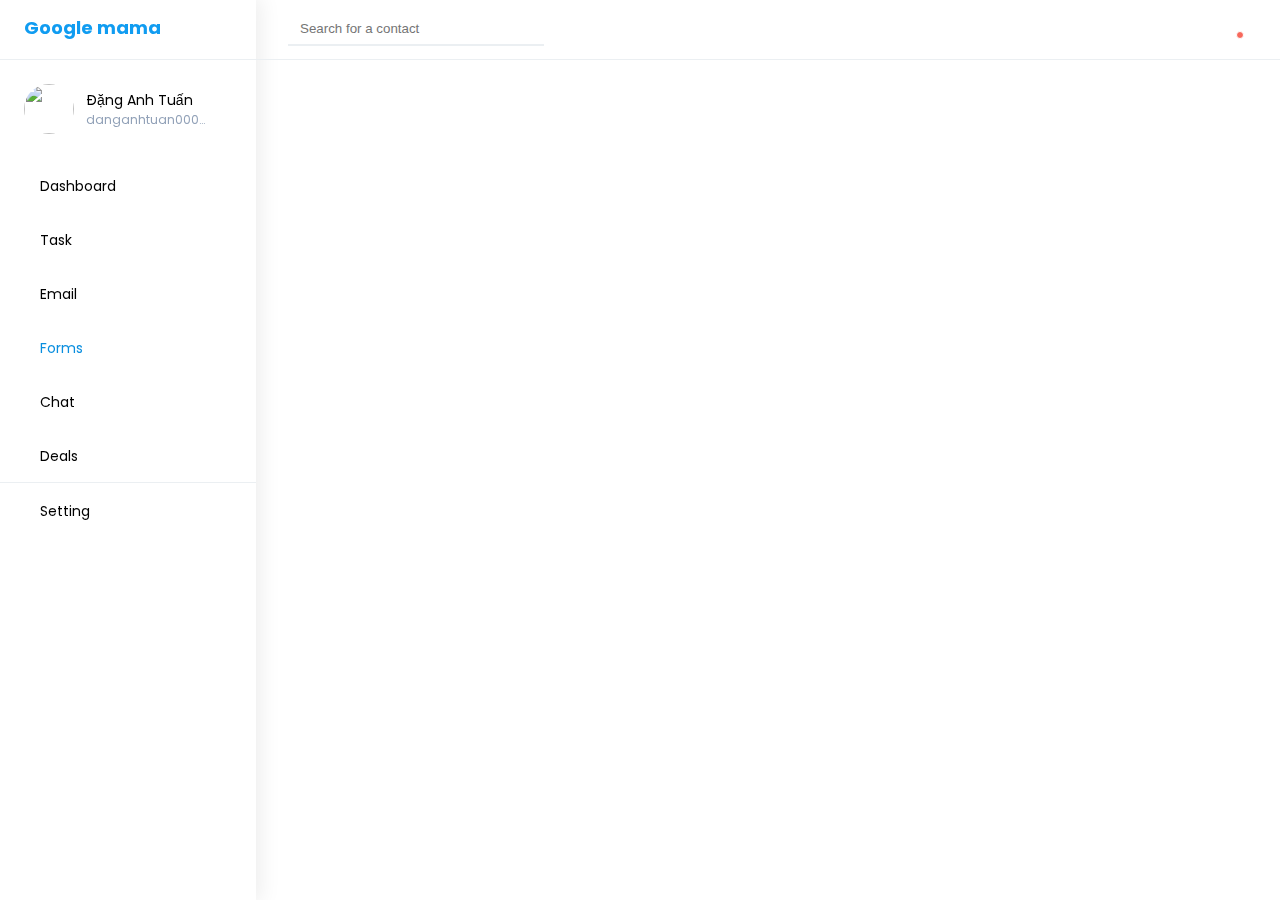
==== index.html @ d10f8254 "layout 1" ====
<!DOCTYPE html>
<html lang="en">
  <head>
    <meta charset="UTF-8" />
    <meta http-equiv="X-UA-Compatible" content="IE=edge" />
    <meta name="viewport" content="width=device-width, initial-scale=1.0" />
    <title>Google bảo mẫu</title>
    <link
      rel="stylesheet"
      href="https://cdnjs.cloudflare.com/ajax/libs/meyer-reset/2.0/reset.min.css"
      integrity="sha512-NmLkDIU1C/C88wi324HBc+S2kLhi08PN5GDeUVVVC/BVt/9Izdsc9SVeVfA1UZbY3sHUlDSyRXhCzHfr6hmPPw=="
      crossorigin="anonymous"
      referrerpolicy="no-referrer"
    />
    <link rel="preconnect" href="https://fonts.googleapis.com" />
    <link rel="preconnect" href="https://fonts.gstatic.com" crossorigin />
    <link
      href="https://fonts.googleapis.com/css2?family=Poppins:ital,wght@0,300;0,400;0,500;0,600;1,700&display=swap"
      rel="stylesheet"
    />
    <link rel="stylesheet" href="https://cdnjs.cloudflare.com/ajax/libs/font-awesome/6.4.0/css/all.min.css" integrity="sha512-iecdLmaskl7CVkqkXNQ/ZH/XLlvWZOJyj7Yy7tcenmpD1ypASozpmT/E0iPtmFIB46ZmdtAc9eNBvH0H/ZpiBw==" crossorigin="anonymous" referrerpolicy="no-referrer" />
    <link rel="stylesheet" href="./styles/base.css">
    <link rel="stylesheet" href="./styles/layout.css">
  </head>
  <body>
    <div class="flex">
      <!-- Side bar  -->
      <div class="side-bar">
        <!-- Logo  -->
        <div class="side-bar__container-logo border-b-1 border-EBEFF2">
          <h3 class="font-bold font-18 leading-24 text-primary cursor-pointer" >
            Google mama
          </h3>
        </div>
        <!-- Info  -->
        <div class="side-bar__info flex items-center">
          <img src="https://vcdn1-giaitri.vnecdn.net/2020/03/29/991816090-56782878-2.jpg?w=1200&h=0&q=100&dpr=1&fit=crop&s=FalyTpb6BDBE3vFkujJ-TQ" class="avatar">

          </img>
          <div class="ml-12 flex flex-col">
            <span class="font-14 font-semibold leading-22 w-120px truncate">Đặng Anh Tuấn</span>
            <p class="font-12 font-semibold leading-18 text-90A0B7 w-120px truncate">danganhtuan0002@gmail.com</p>
          </div>
        </div>
        <!-- Menu  -->
        <ul class="side-bar__menu border-b-1 border-EBEFF2">
          <li >
            <a class="side-bar__menu-item items-center flex cursor-pointer" href="#">
              <div class="side-bar__item-container-icon">
                <i class="fa-solid fa-chart-simple side-bar__item-icon text-C2CFE0"></i>
              </div>
              <div class="side-bar__item-content ml-16 flex items-center h-full font-semibold font-14 leading-20 mt-2">
                Dashboard
              </div>
            </a>
          </li>
          <li>
            <a class="side-bar__menu-item items-center flex cursor-pointer" href="#">
              <div class="side-bar__item-container-icon">
                <i class="fa-solid fa-list-check side-bar__item-icon text-C2CFE0"></i>
              </div>
              <div class="side-bar__item-content ml-16 flex items-center h-full font-semibold font-14 leading-20 mt-2">
                Task
              </div>
            </a>
          </li>
          <li>
            <a class="side-bar__menu-item items-center flex cursor-pointer" href="#">
              <div class="side-bar__item-container-icon">
                <i class="fa-solid fa-envelope side-bar__item-icon text-C2CFE0"></i>
              </div>
              <div class="side-bar__item-content ml-16 flex items-center h-full font-semibold font-14 leading-20 mt-2">
                Email
              </div>
            </a>
          </li>
          <li>
            <a  class="side-bar__menu-item side-bar__menu-item--active items-center flex cursor-pointer" href="#">
              <div class="side-bar__item-container-icon">
                <i class="fa-solid fa-paperclip side-bar__item-icon text-C2CFE0"></i>
              </div>
              <div class="side-bar__item-content ml-16 flex items-center h-full font-semibold font-14 leading-20 mt-2">
                Forms
              </div>
            </a>
          </li>
          <li >
            <a class="side-bar__menu-item items-center flex cursor-pointer" href="#">
              <div class="side-bar__item-container-icon">
                <i class="fa-brands fa-rocketchat side-bar__item-icon text-C2CFE0"></i>
              </div>
              <div class="side-bar__item-content ml-16 flex items-center h-full font-semibold font-14 leading-20 mt-2">
                Chat
              </div>
            </a>
          </li>
          <li >
            <a class="side-bar__menu-item items-center flex cursor-pointer" href="#">
              <div class="side-bar__item-container-icon">
                <i class="fa-solid fa-dollar-sign side-bar__item-icon text-C2CFE0"></i>
              </div>
              <div class="side-bar__item-content ml-16 flex items-center h-full font-semibold font-14 leading-20 mt-2">
                Deals
              </div>
            </a>
          </li>
        </ul>
        <div >
          <a class="side-bar__menu-item items-center flex cursor-pointer" href="#">
            <div class="side-bar__item-container-icon">
              <i class="fa-solid fa-gear side-bar__item-icon text-C2CFE0"></i>
            </div>
            <div class="side-bar__item-content ml-16 flex items-center h-full font-semibold font-14 leading-20 mt-2">
              Setting
            </div>
          </a>
        </div>
      </div>
      <!-- Main content -->
      <div class="flex-grow">
        <!-- Nav bar -->
        <nav class="nav-bar border-b-1 border-EBEFF2 flex flex-between">
          <!-- Search Input  -->
          <div class="flex ml-16 items-center">
            <div class="side-bar__item-container-icon nav-bar__icon-search">
              <i class="fa-solid fa-magnifying-glass side-bar__item-icon text-C2CFE0 nav-bar__icon"></i>
            </div>
            <input type="text" class="nav-bar__input-search input input-border-b ml-16" placeholder="Search for a contact">
          </div>
          <!-- Notify  -->
          <button class="nav-bar-btn-noti mr-16 cursor-pointer">
            <div class="container-icon-noti">
              <i class="fa-regular fa-bell side-bar__item-icon text-C2CFE0 nav-bar-btn-noti-icon"></i>
              <div class="noti-maker">
              </div>
            </div>
          </button>
        </nav>
        <!-- Container main content -->
        <div>

        </div>
      </div>
    </div>
  </body>
</html>
---- styles/base.css ----
/* Variable color  */
:root {
  --primary-color: #109cf1;
  --text-color: #192a3e;
  --sub-text-color: #334d6e;
  --sub-sub-text-color: #90a0b7;
  --sub-sub-sub-text-color: #c2cfe0;
  --hover-color: #34aff9;
  --active-color: #098edf;
  --bg-color: #f5f6f8;
  --border-color: #ebeff2;
  --red-color: #f7685b;
}

/* Config init  */
* {
  padding: 0;
  margin: 0;
  box-sizing: border-box;
}

html {
  font-family: "Poppins", sans-serif;
  font-size: 62.5%;
  line-height: 2rem;
  font-weight: 400;
}

a {
  color: inherit;
  text-decoration: inherit; /* no underline */
}

input,
input:focus,
input:active {
  outline: none;
}

/* Class base style */
/* Width height   */
.w-full {
  width: 100%;
}

.w-50 {
  width: 50%;
}

.w-25 {
  width: 25%;
}

.w-50px {
  width: 50px;
}

.w-100px {
  width: 100px;
}

.w-120px {
  width: 120px;
}

.w-150px {
  width: 150px;
}

.h-full {
  height: 100%;
}

.h-50 {
  height: 50%;
}

.h-25 {
  height: 25%;
}

/* Layout */
.flex {
  display: flex;
}

.flex-start {
  justify-content: start;
}

.flex-center {
  justify-content: center;
}

.flex-end {
  justify-content: end;
}

.flex-between {
  justify-content: space-between;
}

.items-start {
  align-items: start;
}

.items-center {
  align-items: center;
}

.items-end {
  align-items: end;
}

.flex-grow {
  flex-grow: 1;
}

.flex-row {
  flex-direction: row;
}

.flex-col {
  flex-direction: column;
}
/* font  */
.font-bold {
  font-size: 600;
}

.font-semibold {
  font-size: 500;
}

.font-normal {
  font-size: 400;
}

.font-thin {
  font-size: 300;
}

.font-12 {
  font-size: 1.2rem;
}

.font-14 {
  font-size: 1.4rem;
}

.font-16 {
  font-size: 1.6rem;
}

.font-18 {
  font-size: 1.8rem;
}

.leading-18 {
  line-height: 1.8rem;
}

.leading-20 {
  line-height: 2rem;
}

.leading-22 {
  line-height: 2.2rem;
}

.leading-24 {
  line-height: 2.4rem;
}

/* Color */
.text-primary {
  color: var(--primary-color);
}

.text-192A3E {
  color: var(--text-color);
}

.text-334D6E {
  color: var(--sub-text-color);
}

.text-90A0B7 {
  color: var(--sub-sub-text-color);
}

.text-C2CFE0 {
  color: var(--sub-sub-sub-text-color);
}

.text-34AFF9 {
  color: var(--hover-color);
}

.text-098EDF {
  color: var(--active-color);
}
/* Cursor */
.cursor-pointer {
  cursor: pointer;
}

/* Border  */
.border {
  border-width: 1px;
}

.border-b-1 {
  border-bottom-style: solid;
  border-bottom-width: 1px;
}

.border-t-1 {
  border-top-style: solid;
  border-top-width: 1px;
}

.border-r-1 {
  border-right-style: solid;
  border-right-width: 1px;
}

.border-l-1 {
  border-left-style: solid;
  border-left-width: 1px;
}

.border-EBEFF2 {
  border-color: var(--border-color);
}

/* spacing  */
.ml-4 {
  margin-left: 4px;
}

.ml-8 {
  margin-left: 8px;
}

.ml-12 {
  margin-left: 12px;
}

.ml-16 {
  margin-left: 16px;
}

.ml-18 {
  margin-left: 18px;
}

.mr-4 {
  margin-right: 4px;
}

.mr-8 {
  margin-right: 8px;
}

.mr-12 {
  margin-right: 12px;
}

.mr-16 {
  margin-right: 16px;
}

.mr-18 {
  margin-right: 18px;
}

.mt-2 {
  margin-top: 2px;
}

.mt-4 {
  margin-top: 4px;
}

.mt-8 {
  margin-top: 8px;
}

.mt-12 {
  margin-top: 12px;
}

.mt-16 {
  margin-top: 16px;
}

.mt-18 {
  margin-top: 18px;
}

.mb-4 {
  margin-bottom: 4px;
}

.mb-8 {
  margin-bottom: 8px;
}

.mb-12 {
  margin-bottom: 12px;
}

.mb-16 {
  margin-bottom: 16px;
}

.mb-18 {
  margin-bottom: 18px;
}

.mb-20 {
  margin-bottom: 20px;
}

/* Other */
.avatar {
  height: 50px;
  width: 50px;
  border-radius: 9999px;
  object-fit: cover;
}

.avatar--small {
  height: 24px !important;
  width: 24px !important;
}

.truncate {
  white-space: nowrap;
  overflow: hidden;
  text-overflow: ellipsis;
}

.input {
  min-width: 256px;
  position: relative;
  padding: 8px 12px;
  border: none;
  transition: all 0.2s ease-in-out;
}

.input:focus {
  border-color: var(--primary-color);
}

.nav-bar__input-search + .nav-bar__icon-search {
  background: #ff0000; /* Change the color to your desired color */
}

.input-border-b {
  border-bottom-style: solid;
  border-bottom-width: 2px;
  border-color: var(--border-color);
}
---- styles/layout.css ----
.side-bar {
  position: fixed;
  top: 0;
  left: 0;
  width: 256px;
  height: 100vh;
  box-shadow: 2px 0px 20px 3px #eee;
}

.side-bar__container-logo {
  padding: 16px 24px;
  height: 60px;
}

.side-bar__info {
  padding: 24px;
}

.side-bar__menu-item {
  padding: 16px 24px;
}

.side-bar__menu-item:hover .side-bar__item-icon,
.side-bar__menu-item:hover .side-bar__item-content {
  color: var(--hover-color);
}

.side-bar__menu-item--active .side-bar__item-icon,
.side-bar__menu-item--active .side-bar__item-content {
  color: var(--active-color);
}

.side-bar__item-icon {
  font-size: 2rem;
}

.nav-bar {
  width: calc(100vw - 256px);
  height: 60px;
  position: fixed;
  top: 0;
  right: 0;
}

.nav-bar-btn-noti {
  padding: 20px;
  border: none;
  background-color: #fff;
}

.container-icon-noti {
  position: relative;
}

.noti-maker {
  content: '';
  right: 0px;
  top: 1px;
  width: 8px;
  height: 8px;
  background: var(--red-color);
  border-radius: 9999px;
  border: 1px solid #fff;
  position: absolute;
}

.nav-bar-btn-noti:hover .nav-bar-btn-noti-icon {
  color: var(--hover-color);
}
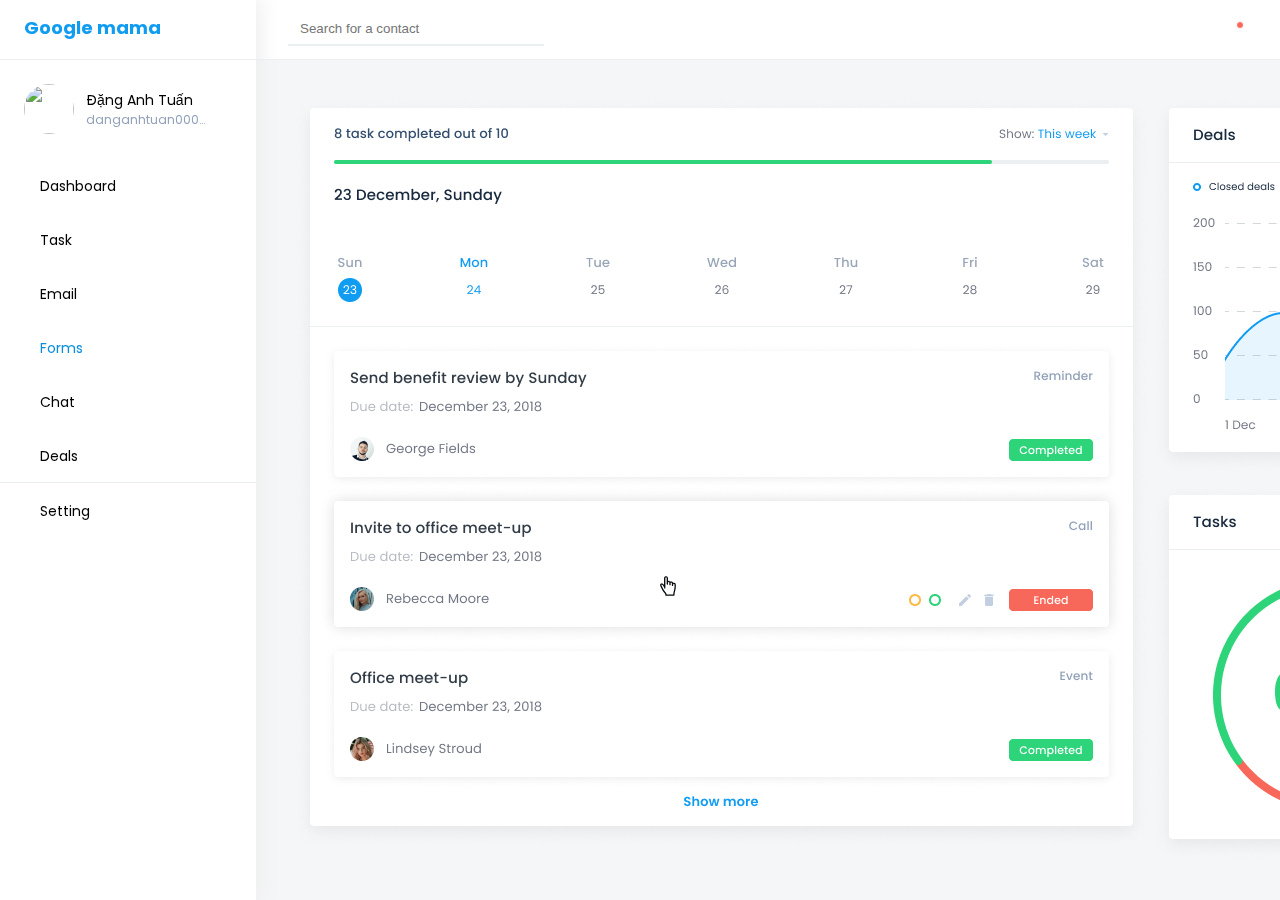
==== commit d6988fc8: "dashboard" ====
--- a/index.html
+++ b/index.html
@@ -35,7 +35,6 @@
         <!-- Info  -->
         <div class="side-bar__info flex items-center">
           <img src="https://vcdn1-giaitri.vnecdn.net/2020/03/29/991816090-56782878-2.jpg?w=1200&h=0&q=100&dpr=1&fit=crop&s=FalyTpb6BDBE3vFkujJ-TQ" class="avatar">
-
           </img>
           <div class="ml-12 flex flex-col">
             <span class="font-14 font-semibold leading-22 w-120px truncate">Đặng Anh Tuấn</span>
@@ -94,7 +93,7 @@
               </div>
             </a>
           </li>
-          <li >
+          <li>
             <a class="side-bar__menu-item items-center flex cursor-pointer" href="#">
               <div class="side-bar__item-container-icon">
                 <i class="fa-solid fa-dollar-sign side-bar__item-icon text-C2CFE0"></i>
@@ -128,19 +127,111 @@
             <input type="text" class="nav-bar__input-search input input-border-b ml-16" placeholder="Search for a contact">
           </div>
           <!-- Notify  -->
-          <button class="nav-bar-btn-noti mr-16 cursor-pointer">
-            <div class="container-icon-noti">
-              <i class="fa-regular fa-bell side-bar__item-icon text-C2CFE0 nav-bar-btn-noti-icon"></i>
-              <div class="noti-maker">
-              </div>
-            </div>
-          </button>
+          <div class="container-noti">
+            <button 
+              class="nav-bar-btn-noti mr-16 cursor-pointer"
+              onclick="handleToggleShowListNotify()"  
+            >
+              <div class="container-icon-noti">
+                <i class="fa-regular fa-bell side-bar__item-icon text-C2CFE0 nav-bar-btn-noti-icon"></i>
+                <div class="noti-maker">
+                </div>
+              </div>
+            </button>
+            <ul class="notify-list hidden">
+              <li class="border-b-1 border-EBEFF2">
+                <a class="side-bar__menu-item items-center flex cursor-pointer " href="#">
+                  <img src="https://vcdn1-giaitri.vnecdn.net/2020/03/29/991816090-56782878-2.jpg?w=1200&h=0&q=100&dpr=1&fit=crop&s=FalyTpb6BDBE3vFkujJ-TQ" class="avatar">
+                  </img>
+                  <div class="ml-16 ">
+                    <span class="font-14 font-semibold leading-20 text-primary">Đặng Anh Tuấn</span>
+                    <span class="font-14 font-normal leading-20 text-90A0B7">đã thêm bảo mẫu mới</span>
+                    <span class="ml-2 font-14 font-semibold leading-20 text-334D6E">Khảo sát framework học viên muốn được đào tạo</span>
+                    <div class="flex mt-4">
+                      <i class="fa-solid fa-clock font-14 text-334D6E"></i>
+                      <span class="font-14 ml-4 text-334D6E">23:00</span>
+                    </div>
+                  </div>
+                </a>
+              </li>
+              <li class="border-b-1 border-EBEFF2">
+                <a class="side-bar__menu-item items-center flex cursor-pointer " href="#">
+                  <img src="https://vcdn1-giaitri.vnecdn.net/2020/03/29/991816090-56782878-2.jpg?w=1200&h=0&q=100&dpr=1&fit=crop&s=FalyTpb6BDBE3vFkujJ-TQ" class="avatar">
+                  </img>
+                  <div class="ml-16 ">
+                    <span class="font-14 font-semibold leading-20 text-primary">Đặng Anh Tuấn</span>
+                    <span class="font-14 font-normal leading-20 text-90A0B7">đã thêm bảo mẫu mới</span>
+                    <span class="ml-2 font-14 font-semibold leading-20 text-334D6E">Khảo sát framework học viên muốn được đào tạo</span>
+                    <div class="flex mt-4">
+                      <i class="fa-solid fa-clock font-14 text-334D6E"></i>
+                      <span class="font-14 ml-4 text-334D6E">23:00</span>
+                    </div>
+                  </div>
+                </a>
+              </li>  <li class="border-b-1 border-EBEFF2">
+                <a class="side-bar__menu-item items-center flex cursor-pointer " href="#">
+                  <img src="https://vcdn1-giaitri.vnecdn.net/2020/03/29/991816090-56782878-2.jpg?w=1200&h=0&q=100&dpr=1&fit=crop&s=FalyTpb6BDBE3vFkujJ-TQ" class="avatar">
+                  </img>
+                  <div class="ml-16 ">
+                    <span class="font-14 font-semibold leading-20 text-primary">Đặng Anh Tuấn</span>
+                    <span class="font-14 font-normal leading-20 text-90A0B7">đã thêm bảo mẫu mới</span>
+                    <span class="ml-2 font-14 font-semibold leading-20 text-334D6E">Khảo sát framework học viên muốn được đào tạo</span>
+                    <div class="flex mt-4">
+                      <i class="fa-solid fa-clock font-14 text-334D6E"></i>
+                      <span class="font-14 ml-4 text-334D6E">23:00</span>
+                    </div>
+                  </div>
+                </a>
+              </li>  <li class="border-b-1 border-EBEFF2">
+                <a class="side-bar__menu-item items-center flex cursor-pointer " href="#">
+                  <img src="https://vcdn1-giaitri.vnecdn.net/2020/03/29/991816090-56782878-2.jpg?w=1200&h=0&q=100&dpr=1&fit=crop&s=FalyTpb6BDBE3vFkujJ-TQ" class="avatar">
+                  </img>
+                  <div class="ml-16 ">
+                    <span class="font-14 font-semibold leading-20 text-primary">Đặng Anh Tuấn</span>
+                    <span class="font-14 font-normal leading-20 text-90A0B7">đã thêm bảo mẫu mới</span>
+                    <span class="ml-2 font-14 font-semibold leading-20 text-334D6E">Khảo sát framework học viên muốn được đào tạo</span>
+                    <div class="flex mt-4">
+                      <i class="fa-solid fa-clock font-14 text-334D6E"></i>
+                      <span class="font-14 ml-4 text-334D6E">23:00</span>
+                    </div>
+                  </div>
+                </a>
+              </li>  <li class="border-b-1 border-EBEFF2">
+                <a class="side-bar__menu-item items-center flex cursor-pointer " href="#">
+                  <img src="https://vcdn1-giaitri.vnecdn.net/2020/03/29/991816090-56782878-2.jpg?w=1200&h=0&q=100&dpr=1&fit=crop&s=FalyTpb6BDBE3vFkujJ-TQ" class="avatar">
+                  </img>
+                  <div class="ml-16 ">
+                    <span class="font-14 font-semibold leading-20 text-primary">Đặng Anh Tuấn</span>
+                    <span class="font-14 font-normal leading-20 text-90A0B7">đã thêm bảo mẫu mới</span>
+                    <span class="ml-2 font-14 font-semibold leading-20 text-334D6E">Khảo sát framework học viên muốn được đào tạo</span>
+                    <div class="flex mt-4">
+                      <i class="fa-solid fa-clock font-14 text-334D6E"></i>
+                      <span class="font-14 ml-4 text-334D6E">23:00</span>
+                    </div>
+                  </div>
+                </a>
+              </li>
+            </ul>
+          </div>
         </nav>
         <!-- Container main content -->
-        <div>
-
+        <div class="container-main-content">
+          <div class="flex">
+            <div>
+              <img src="./img//task.png" alt="">
+            </div>
+            <div>
+              <div>
+                <img src="./img/chart.png" alt="">
+              </div>
+              <div>
+                <img src="./img/chart2.png" alt="">
+              </div>
+            </div>
+          </div>
         </div>
       </div>
     </div>
   </body>
+  <script src="./js/layout.js"></script>
 </html>
--- a/styles/base.css
+++ b/styles/base.css
@@ -10,6 +10,9 @@
   --bg-color: #f5f6f8;
   --border-color: #ebeff2;
   --red-color: #f7685b;
+  --z-notify: 100;
+  --z-nav-bar: 100;
+  --z-side-bar: 100;
 }
 
 /* Config init  */
@@ -29,6 +32,16 @@
 a {
   color: inherit;
   text-decoration: inherit; /* no underline */
+}
+
+::-webkit-scrollbar {
+  width: 8px;
+  background: var(--sub-sub-sub-text-color);
+}
+
+::-webkit-scrollbar-thumb {
+  background: var(--primary-color);
+  border-radius: calc(15px / 2);
 }
 
 input,
@@ -363,3 +376,8 @@
   border-bottom-width: 2px;
   border-color: var(--border-color);
 }
+
+.hidden {
+  display: none;
+}
+
--- a/styles/layout.css
+++ b/styles/layout.css
@@ -5,6 +5,7 @@
   width: 256px;
   height: 100vh;
   box-shadow: 2px 0px 20px 3px #eee;
+  z-index: var(--z-side-bar);
 }
 
 .side-bar__container-logo {
@@ -40,12 +41,18 @@
   position: fixed;
   top: 0;
   right: 0;
+  z-index: var(--z-nav-bar);
 }
 
 .nav-bar-btn-noti {
   padding: 20px;
   border: none;
   background-color: #fff;
+  z-index: var(--z-notify);
+}
+
+.container-noti {
+  position: relative;
 }
 
 .container-icon-noti {
@@ -67,3 +74,26 @@
 .nav-bar-btn-noti:hover .nav-bar-btn-noti-icon {
   color: var(--hover-color);
 }
+
+.notify-list { 
+  position: absolute;
+  top: 100%;
+  right: 20px;
+  width: 380px;
+  box-shadow: 0px 15px 20px 3px #eee;
+  overflow-y: auto;
+  max-height: 400px;
+  z-index: 100;
+  background: #fff;
+}
+
+.container-main-content{
+  overflow-x: hidden;
+  background: var(--bg-color);
+  position: relative;
+  top: 60px;
+  left: 256px;
+  width: calc(100vw - 256px);
+  height: calc(100vh - 60px);
+  padding: 36px;
+}